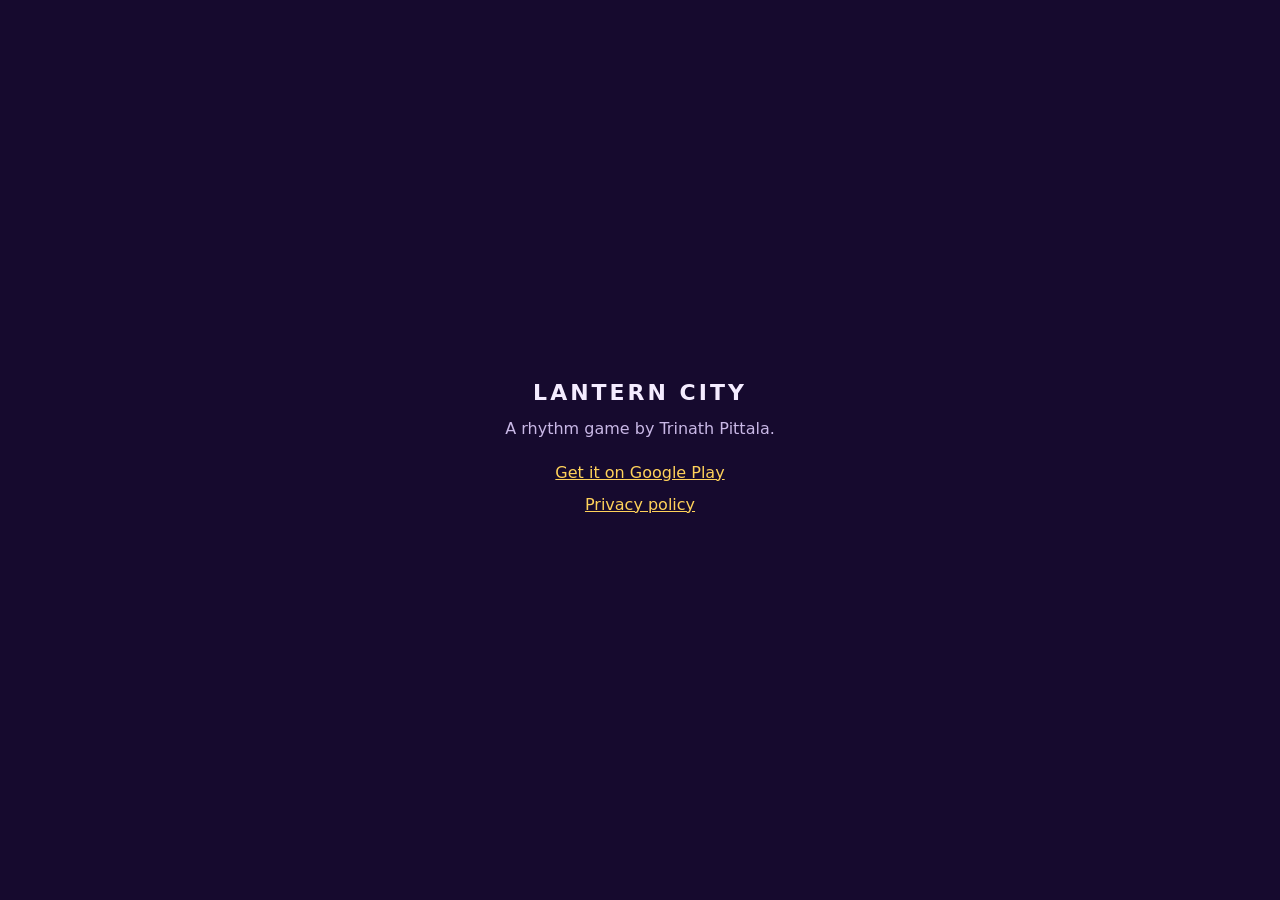
==== index.html @ ed39cb62 "Developer site: app-ads.txt for AdMob" ====
<!doctype html>
<html lang="en">
<head>
<meta charset="utf-8">
<meta name="viewport" content="width=device-width, initial-scale=1">
<title>Trinath Pittala · Apps</title>
<style>
  :root { color-scheme: dark; }
  body { margin: 0; min-height: 100vh; display: grid; place-items: center; background: #160a2e; color: #f4ecff; font: 16px/1.5 system-ui, -apple-system, sans-serif; }
  main { max-width: 480px; padding: 32px 16px; text-align: center; }
  h1 { font-size: 22px; letter-spacing: 3px; text-transform: uppercase; margin: 0 0 8px; }
  p { color: #c9b8e6; margin: 0 0 20px; }
  a { color: #ffd25a; }
  ul { list-style: none; padding: 0; margin: 0; }
  li { margin: 8px 0; }
</style>
</head>
<body>
<main>
  <h1>Lantern City</h1>
  <p>A rhythm game by Trinath Pittala.</p>
  <ul>
    <li><a href="https://play.google.com/store/apps/details?id=com.trinathpittala.lanterncity">Get it on Google Play</a></li>
    <li><a href="https://lasterminator.github.io/Privacy-Policy/lantern-city.html">Privacy policy</a></li>
  </ul>
</main>
</body>
</html>
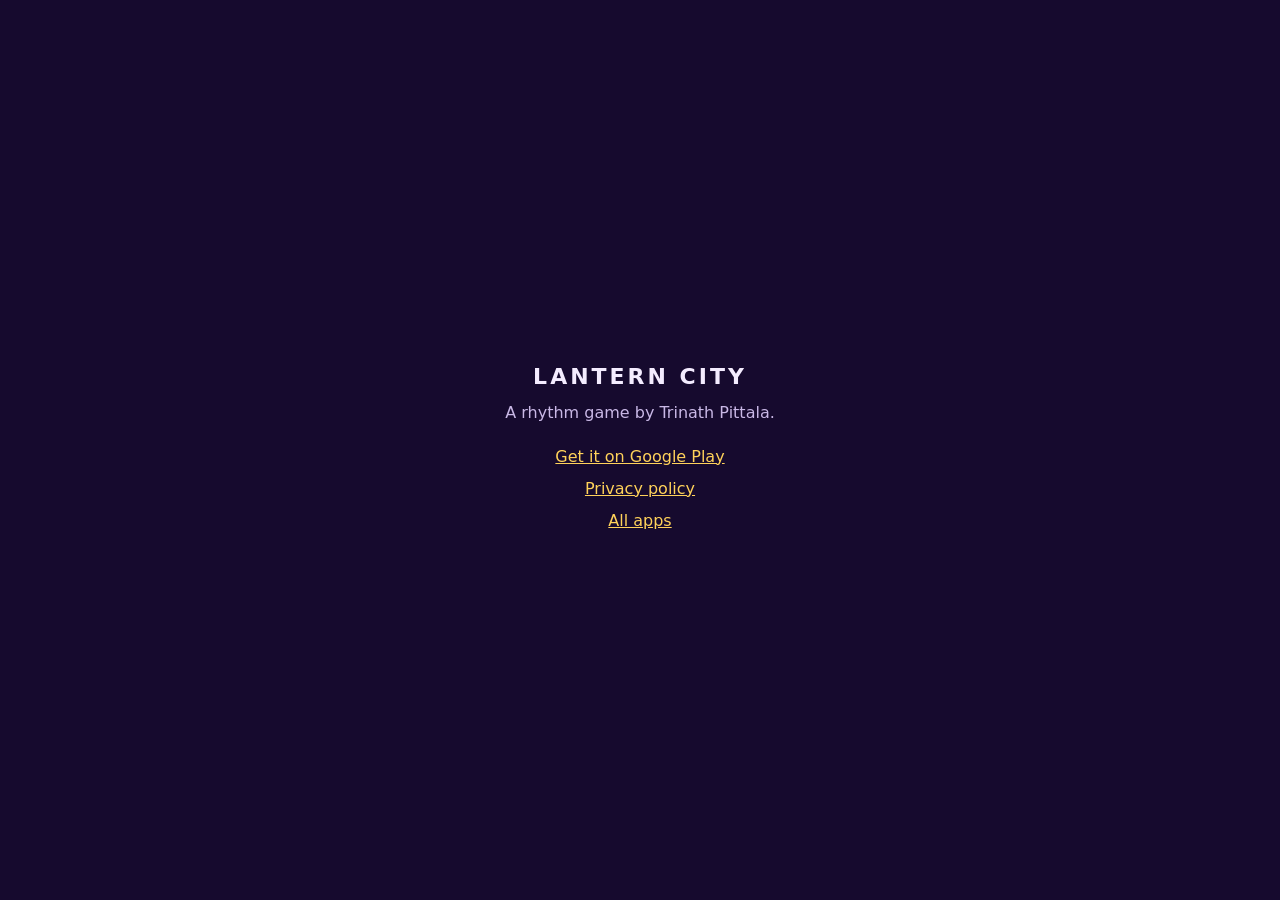
==== commit 55032349: "Apps page: Lantern City and Infinite Labyrinth" ====
--- a/index.html
+++ b/index.html
@@ -22,6 +22,7 @@
   <ul>
     <li><a href="https://play.google.com/store/apps/details?id=com.trinathpittala.lanterncity">Get it on Google Play</a></li>
     <li><a href="https://lasterminator.github.io/Privacy-Policy/lantern-city.html">Privacy policy</a></li>
+    <li><a href="/apps/">All apps</a></li>
   </ul>
 </main>
 </body>
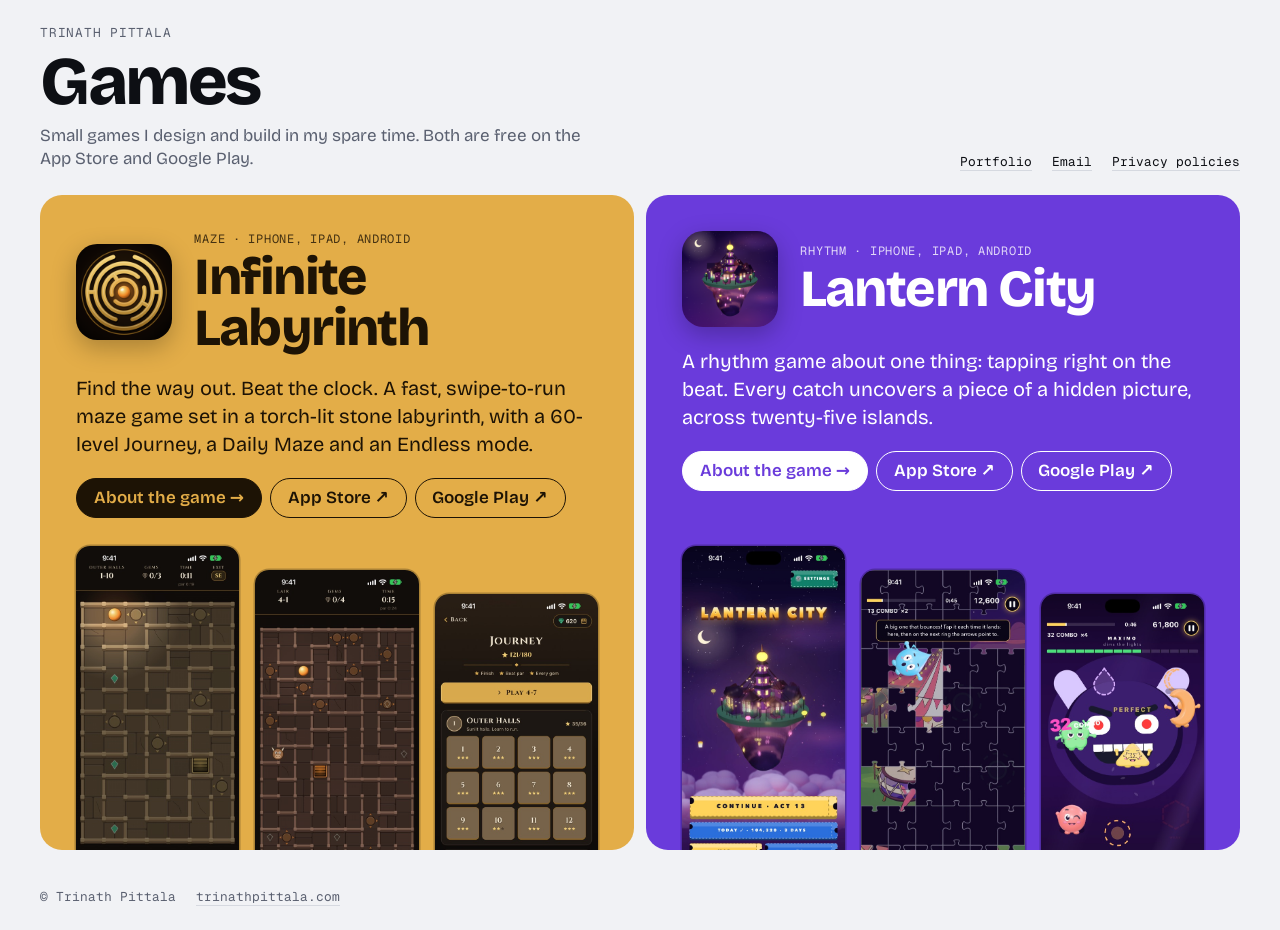
==== commit fe98eb24: "Redesign the site as a games hub with a page per game - Home page is now a hub: one coloured tile pe" ====
--- a/index.html
+++ b/index.html
@@ -3,27 +3,80 @@
 <head>
 <meta charset="utf-8">
 <meta name="viewport" content="width=device-width, initial-scale=1">
-<title>Trinath Pittala · Apps</title>
-<style>
-  :root { color-scheme: dark; }
-  body { margin: 0; min-height: 100vh; display: grid; place-items: center; background: #160a2e; color: #f4ecff; font: 16px/1.5 system-ui, -apple-system, sans-serif; }
-  main { max-width: 480px; padding: 32px 16px; text-align: center; }
-  h1 { font-size: 22px; letter-spacing: 3px; text-transform: uppercase; margin: 0 0 8px; }
-  p { color: #c9b8e6; margin: 0 0 20px; }
-  a { color: #ffd25a; }
-  ul { list-style: none; padding: 0; margin: 0; }
-  li { margin: 8px 0; }
-</style>
+<title>Games by Trinath Pittala</title>
+<meta name="description" content="Infinite Labyrinth and Lantern City: free games for iPhone, iPad and Android, made by Trinath Pittala.">
+<link rel="canonical" href="https://lasterminator.github.io/">
+<link rel="icon" href="/assets/infinite-labyrinth/icon.png">
+<meta property="og:title" content="Games by Trinath Pittala">
+<meta property="og:description" content="Infinite Labyrinth and Lantern City: free games for iPhone, iPad and Android.">
+<meta property="og:image" content="https://lasterminator.github.io/assets/lantern-city/icon.png">
+<meta name="color-scheme" content="light dark">
+<link rel="preload" href="/assets/fonts/bricolage-grotesque.woff2" as="font" type="font/woff2" crossorigin>
+<link rel="stylesheet" href="/assets/site.css">
 </head>
 <body>
-<main>
-  <h1>Lantern City</h1>
-  <p>A rhythm game by Trinath Pittala.</p>
-  <ul>
-    <li><a href="https://play.google.com/store/apps/details?id=com.trinathpittala.lanterncity">Get it on Google Play</a></li>
-    <li><a href="https://lasterminator.github.io/Privacy-Policy/lantern-city.html">Privacy policy</a></li>
-    <li><a href="/apps/">All apps</a></li>
-  </ul>
-</main>
+<div class="wrap">
+  <header class="top">
+    <div>
+      <h1><small>Trinath Pittala</small>Games</h1>
+      <p class="tagline">Small games I design and build in my spare time. Both are free on the App Store and Google Play.</p>
+    </div>
+    <nav aria-label="Links">
+      <a href="https://trinathpittala.com">Portfolio</a>
+      <a href="mailto:subhash8111999@gmail.com">Email</a>
+      <a href="https://lasterminator.github.io/Privacy-Policy/">Privacy policies</a>
+    </nav>
+  </header>
+
+  <!-- One <article class="tile"> per game. To add a game, copy one and change it. -->
+  <main class="games">
+    <article class="tile" data-game="infinite-labyrinth" style="view-transition-name: tile-infinite-labyrinth">
+      <header>
+        <img class="icon" src="/assets/infinite-labyrinth/icon.png" alt="" width="96" height="96" style="view-transition-name: icon-infinite-labyrinth">
+        <div>
+          <p class="meta">Maze · iPhone, iPad, Android</p>
+          <h2><a href="/infinite-labyrinth/">Infinite Labyrinth</a></h2>
+        </div>
+      </header>
+      <p class="lead">Find the way out. Beat the clock. A fast, swipe-to-run maze game set in a torch-lit stone labyrinth, with a 60-level Journey, a Daily Maze and an Endless mode.</p>
+      <p class="pills">
+        <a class="pill solid" href="/infinite-labyrinth/">About the game →</a>
+        <a class="pill" href="https://apps.apple.com/us/app/infinite-labyrinth/id6824725791">App Store ↗</a>
+        <a class="pill" href="https://play.google.com/store/apps/details?id=com.subhash8111999.infinitelabyrinth.game">Google Play ↗</a>
+      </p>
+      <a class="peek" href="/infinite-labyrinth/" tabindex="-1" aria-hidden="true">
+        <img src="/assets/infinite-labyrinth/1.jpg" alt="" width="479" height="1040">
+        <img src="/assets/infinite-labyrinth/2.jpg" alt="" width="479" height="1040">
+        <img src="/assets/infinite-labyrinth/4.jpg" alt="" width="479" height="1040">
+      </a>
+    </article>
+
+    <article class="tile" data-game="lantern-city" style="view-transition-name: tile-lantern-city">
+      <header>
+        <img class="icon" src="/assets/lantern-city/icon.png" alt="" width="96" height="96" style="view-transition-name: icon-lantern-city">
+        <div>
+          <p class="meta">Rhythm · iPhone, iPad, Android</p>
+          <h2><a href="/lantern-city/">Lantern City</a></h2>
+        </div>
+      </header>
+      <p class="lead">A rhythm game about one thing: tapping right on the beat. Every catch uncovers a piece of a hidden picture, across twenty-five islands.</p>
+      <p class="pills">
+        <a class="pill solid" href="/lantern-city/">About the game →</a>
+        <a class="pill" href="https://apps.apple.com/us/app/lantern-city-rhythm-game/id6824568843">App Store ↗</a>
+        <a class="pill" href="https://play.google.com/store/apps/details?id=com.trinathpittala.lanterncity">Google Play ↗</a>
+      </p>
+      <a class="peek" href="/lantern-city/" tabindex="-1" aria-hidden="true">
+        <img src="/assets/lantern-city/1.jpg" alt="" width="479" height="1040">
+        <img src="/assets/lantern-city/3.jpg" alt="" width="479" height="1040">
+        <img src="/assets/lantern-city/4.jpg" alt="" width="479" height="1040">
+      </a>
+    </article>
+  </main>
+
+  <footer class="foot">
+    <span>© Trinath Pittala</span>
+    <a href="https://trinathpittala.com">trinathpittala.com</a>
+  </footer>
+</div>
 </body>
 </html>
--- a/assets/site.css
+++ b/assets/site.css
@@ -0,0 +1,447 @@
+/*
+ * The one stylesheet for every page on this site.
+ * Colours are the variables at the top. Each game has its own tile colour,
+ * set by data-game="..." on the element.
+ */
+
+@font-face {
+  font-family: 'Bricolage Grotesque';
+  src: url('/assets/fonts/bricolage-grotesque.woff2') format('woff2');
+  font-weight: 200 800;
+  font-display: swap;
+}
+
+@font-face {
+  font-family: 'Geist Mono';
+  src: url('/assets/fonts/geist-mono.woff2') format('woff2');
+  font-weight: 100 900;
+  font-display: swap;
+}
+
+:root {
+  --stage: #f1f2f5;
+  --card: #ffffff;
+  --ink: #0d0f14;
+  --soft: #5a6070;
+  --line: #d6d9e0;
+
+  --display: 'Bricolage Grotesque', system-ui, sans-serif;
+  --mono: 'Geist Mono', ui-monospace, Menlo, monospace;
+  --radius: 22px;
+
+  color-scheme: light dark;
+}
+
+@media (prefers-color-scheme: dark) {
+  :root {
+    --stage: #0a0b0f;
+    --card: #15171d;
+    --ink: #f3f4f6;
+    --soft: #9399a8;
+    --line: #23262f;
+  }
+}
+
+[data-game='infinite-labyrinth'] {
+  --fill: #e3ad48;
+  --on: #1d1305;
+}
+
+[data-game='lantern-city'] {
+  --fill: #6a3bdb;
+  --on: #ffffff;
+}
+
+/* Pages move into one another instead of blinking (browsers that support it). */
+@view-transition {
+  navigation: auto;
+}
+
+*,
+*::before,
+*::after {
+  box-sizing: border-box;
+}
+
+body {
+  margin: 0;
+  background: var(--stage);
+  color: var(--ink);
+  font: 400 1.0625rem/1.5 var(--display);
+  -webkit-font-smoothing: antialiased;
+}
+
+h1,
+h2,
+h3,
+p,
+ul {
+  margin: 0;
+}
+
+ul {
+  padding: 0;
+  list-style: none;
+}
+
+a {
+  color: inherit;
+}
+
+img {
+  display: block;
+  max-width: 100%;
+  height: auto;
+}
+
+:focus-visible {
+  outline: 3px solid var(--ink);
+  outline-offset: 3px;
+  border-radius: 6px;
+}
+
+::selection {
+  background: var(--ink);
+  color: var(--stage);
+}
+
+/* ---------- Shared pieces ---------- */
+
+.wrap {
+  max-width: 78rem;
+  margin: 0 auto;
+  padding: clamp(0.75rem, 2vw, 1.5rem);
+}
+
+.mono,
+.top nav,
+.foot {
+  font: 0.8rem var(--mono);
+}
+
+.meta {
+  font: 0.75rem var(--mono);
+  text-transform: uppercase;
+  letter-spacing: 0.06em;
+  opacity: 0.8;
+}
+
+.top {
+  display: flex;
+  flex-wrap: wrap;
+  align-items: end;
+  justify-content: space-between;
+  gap: 0.75rem 2rem;
+  margin-bottom: clamp(1rem, 2vw, 1.5rem);
+}
+
+.top h1 {
+  font-size: clamp(2.25rem, 6vw, 4.25rem);
+  font-weight: 800;
+  line-height: 0.92;
+  letter-spacing: -0.035em;
+}
+
+.top h1 small {
+  display: block;
+  margin-bottom: 0.6rem;
+  font: 0.8rem var(--mono);
+  letter-spacing: 0.06em;
+  text-transform: uppercase;
+  color: var(--soft);
+}
+
+.tagline {
+  max-width: 34rem;
+  margin-top: 0.75rem;
+  color: var(--soft);
+  line-height: 1.35;
+}
+
+.top nav,
+.foot {
+  display: flex;
+  flex-wrap: wrap;
+  gap: 0.35rem 1.25rem;
+}
+
+.top nav a,
+.foot a {
+  text-decoration: none;
+  border-bottom: 1px solid var(--line);
+}
+
+.top nav a:hover,
+.foot a:hover {
+  border-color: var(--ink);
+}
+
+.foot {
+  margin-top: clamp(1.5rem, 3vw, 2.5rem);
+  color: var(--soft);
+}
+
+.pills {
+  display: flex;
+  flex-wrap: wrap;
+  gap: 0.5rem;
+}
+
+.pill {
+  padding: 0.55rem 1.05rem;
+  border: 1.5px solid currentColor;
+  border-radius: 999px;
+  font-weight: 600;
+  line-height: 1.2;
+  text-decoration: none;
+  white-space: nowrap;
+  transition:
+    background 0.15s ease,
+    color 0.15s ease;
+}
+
+.pill:hover,
+.pill.solid {
+  background: var(--on, var(--ink));
+  color: var(--fill, var(--stage));
+  border-color: var(--on, var(--ink));
+}
+
+.pill.solid:hover {
+  background: none;
+  color: inherit;
+}
+
+.icon {
+  flex: none;
+  width: clamp(4rem, 9vw, 6rem);
+  border-radius: 22%;
+  box-shadow: 0 0.5rem 1.5rem rgb(0 0 0 / 0.25);
+}
+
+/* A coloured block in a game's colour: the tiles on the home page and the
+   banner at the top of a game's own page. */
+.tile {
+  display: grid;
+  gap: 1.25rem;
+  align-content: start;
+  padding: clamp(1.25rem, 3vw, 2.25rem);
+  border-radius: var(--radius);
+  background: var(--fill);
+  color: var(--on);
+  overflow: hidden;
+}
+
+.tile :focus-visible {
+  outline-color: var(--on);
+}
+
+.tile header {
+  display: flex;
+  align-items: center;
+  gap: clamp(0.9rem, 2vw, 1.4rem);
+}
+
+.tile h2,
+.tile h1 {
+  margin-top: 0.3rem;
+  font-size: clamp(1.9rem, 4.2vw, 3.25rem);
+  font-weight: 800;
+  line-height: 0.98;
+  letter-spacing: -0.03em;
+  text-wrap: balance;
+}
+
+.tile h2 a {
+  text-decoration: none;
+}
+
+.lead {
+  max-width: 40rem;
+  font-size: clamp(1.05rem, 1.6vw, 1.25rem);
+  line-height: 1.4;
+}
+
+/* ---------- Home page: one tile per game ---------- */
+
+.games {
+  display: grid;
+  gap: 0.75rem;
+}
+
+@media (min-width: 860px) {
+  .games {
+    grid-template-columns: repeat(auto-fit, minmax(0, 1fr));
+    grid-auto-flow: column;
+  }
+}
+
+/* Tiles are equal height; the screenshots sit on the bottom edge of each. */
+.games .tile {
+  grid-template-rows: auto auto auto 1fr;
+}
+
+/* Three screenshots that rise out of the bottom edge of the tile. */
+.peek {
+  align-self: end;
+  display: grid;
+  grid-template-columns: repeat(3, 1fr);
+  gap: clamp(0.5rem, 1.5vw, 1rem);
+  height: clamp(11rem, 26vw, 19rem);
+  margin: 0.5rem 0 calc(-1 * clamp(1.25rem, 3vw, 2.25rem));
+}
+
+.peek img {
+  width: 100%;
+  border-radius: 14px 14px 0 0;
+  box-shadow: 0 0 0 1.5px rgb(0 0 0 / 0.25);
+  transition: transform 0.35s cubic-bezier(0.2, 0.9, 0.3, 1.2);
+}
+
+.peek img:nth-child(2) {
+  margin-top: 1.5rem;
+}
+
+.peek img:nth-child(3) {
+  margin-top: 3rem;
+}
+
+.tile:hover .peek img {
+  transform: translateY(-0.75rem);
+}
+
+.tile:hover .peek img:nth-child(2) {
+  transition-delay: 0.04s;
+}
+
+.tile:hover .peek img:nth-child(3) {
+  transition-delay: 0.08s;
+}
+
+/* ---------- A game's own page ---------- */
+
+.back {
+  display: inline-block;
+  margin-bottom: 0.75rem;
+  font: 0.8rem var(--mono);
+  text-decoration: none;
+  border-bottom: 1px solid var(--line);
+}
+
+.back:hover {
+  border-color: var(--ink);
+}
+
+/* Screenshots in a row you can swipe or scroll sideways. */
+.shots {
+  display: flex;
+  gap: 0.75rem;
+  margin: 0.75rem 0;
+  padding-bottom: 0.25rem;
+  overflow-x: auto;
+  scroll-snap-type: x proximity;
+  scrollbar-width: thin;
+}
+
+.shots img {
+  flex: none;
+  width: clamp(11rem, 22vw, 15rem);
+  border-radius: 18px;
+  border: 1.5px solid var(--line);
+  scroll-snap-align: start;
+}
+
+.facts {
+  display: grid;
+  gap: 0.75rem;
+}
+
+@media (min-width: 860px) {
+  .facts {
+    grid-template-columns: repeat(3, 1fr);
+  }
+}
+
+.fact {
+  display: grid;
+  gap: 0.6rem;
+  align-content: start;
+  padding: clamp(1.1rem, 2.4vw, 1.6rem);
+  border-radius: var(--radius);
+  background: var(--card);
+}
+
+.fact.wide {
+  grid-column: 1 / -1;
+}
+
+.fact h3 {
+  font-size: 1.3rem;
+  font-weight: 700;
+  line-height: 1.1;
+  letter-spacing: -0.01em;
+}
+
+.fact p,
+.fact li {
+  color: var(--soft);
+}
+
+.fact ul {
+  display: grid;
+  gap: 0.45rem;
+}
+
+.fact li b {
+  color: var(--ink);
+  font-weight: 600;
+}
+
+/* A small square in the game's colour before each list item. */
+.fact li {
+  position: relative;
+  padding-left: 1.15rem;
+}
+
+.fact li::before {
+  content: '';
+  position: absolute;
+  left: 0;
+  top: 0.55em;
+  width: 0.5rem;
+  height: 0.5rem;
+  border-radius: 2px;
+  background: var(--fill);
+}
+
+@media (min-width: 700px) {
+  .fact.wide ul {
+    grid-template-columns: repeat(2, 1fr);
+    column-gap: 2rem;
+  }
+}
+
+/* ---------- 404 ---------- */
+
+.lost {
+  display: grid;
+  place-items: center;
+  min-height: 100dvh;
+  padding: 1rem;
+}
+
+.lost .tile {
+  --fill: var(--ink);
+  --on: var(--stage);
+  width: min(34rem, 100%);
+}
+
+@media (prefers-reduced-motion: reduce) {
+  @view-transition {
+    navigation: none;
+  }
+
+  * {
+    transition: none !important;
+  }
+}
